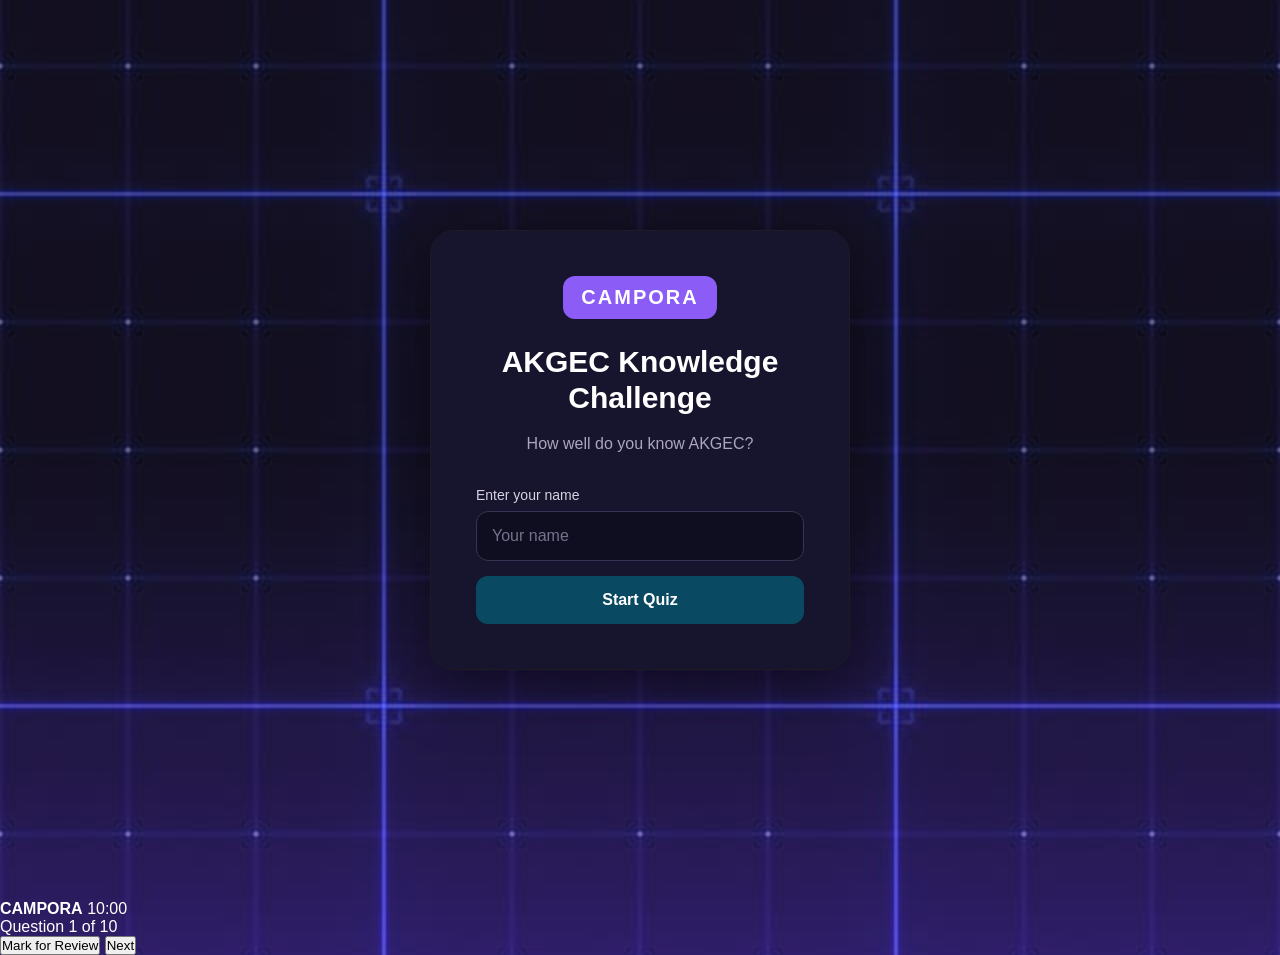
==== TASK-3/index.html @ 257095dc "upddated style.css & script.js" ====
<!DOCTYPE html>
<html lang="en">
<head>
    <meta charset="UTF-8">
    <meta name="viewport" content="width=device-width, initial-scale=1.0">
    <title>CAMPORA | AKGEC Quiz</title>
    <link rel="stylesheet" href="style.css">
</head>

<body>

    <div class="login-container" id="login">
        <div class="login-card">
            <div class="logo">CAMPORA</div>
            <h1>AKGEC Knowledge Challenge</h1>
            <p>How well do you know AKGEC?</p>
            <label for="username">Enter your name</label>
            <input id="username" placeholder="Your name" aria-label="Enter your name">
            <button id="startBtn" tabindex="0">Start Quiz</button>
        </div>
    </div>

    <div class="quiz" id="quiz">
        <nav>
            <b>CAMPORA</b>
            <span id="name"></span>
            <span id="timer">10:00</span>
        </nav>

        <p id="number">Question 1 of 10</p>
        <h2 id="question"></h2>
        <div id="options"></div>

        <button id="review" tabindex="0">Mark for Review</button>
        <button id="next" tabindex="0">Next</button>
    </div>

    <script src="script.js"></script>
</body>
</html>
---- TASK-3/style.css ----
* {
    margin: 0;
    padding: 0;
    box-sizing: border-box;
}

    body {
    font-family: Arial, sans-serif;
    background-image: url("bg.jpeg");
    background-size: cover;
    background-position: center;
    background-repeat: no-repeat;
    background-attachment: fixed;
    color: white;
}

.login-container {
    min-height: 100vh;
    display: flex;
    justify-content: center;
    align-items: center;
    padding: 20px;
}

.login-card {
    width: 420px;
    padding: 45px;
    background: #17142d;
    border: 1px solid #1d1b23;
    border-radius: 24px;
    text-align: center;
    box-shadow: 0 20px 60px rgba(0, 0, 0, 0.4);
}

.logo {
    display: inline-block;
    margin-bottom: 25px;
    padding: 10px 18px;
    border-radius: 12px;
    background: #8b5cf6;
    font-size: 20px;
    font-weight: bold;
    letter-spacing: 2px;
}

.login-card h1 {
    font-size: 30px;
    line-height: 1.2;
    margin-bottom: 15px;
}

.login-card p {
    color: #aaa6bd;
    line-height: 1.6;
    margin-bottom: 30px;
}

.login-card label {
    display: block;
    text-align: left;
    margin-bottom: 8px;
    font-size: 14px;
    color: #d6d2e3;
}
#username {
    width: 100%;
    padding: 15px;
    border: 1px solid #383354;
    border-radius: 12px;
    background: #0f0d20;
    color: white;
    font-size: 16px;
    outline: none;
    margin-bottom: 15px;
}
#username:focus {
    border-color: #1f1510;
}
#username::placeholder {
    color: #77728c;
}
#startBtn {
    width: 100%;
    padding: 15px;
    border: none;
    border-radius: 12px;
    background: #0a4962;
    color: white;
    font-size: 16px;
    font-weight: bold;
    cursor: pointer;
    transition: 0.3s;
}
#startBtn:hover {
    background: #e38716;
    transform: translateY(-2px);
}
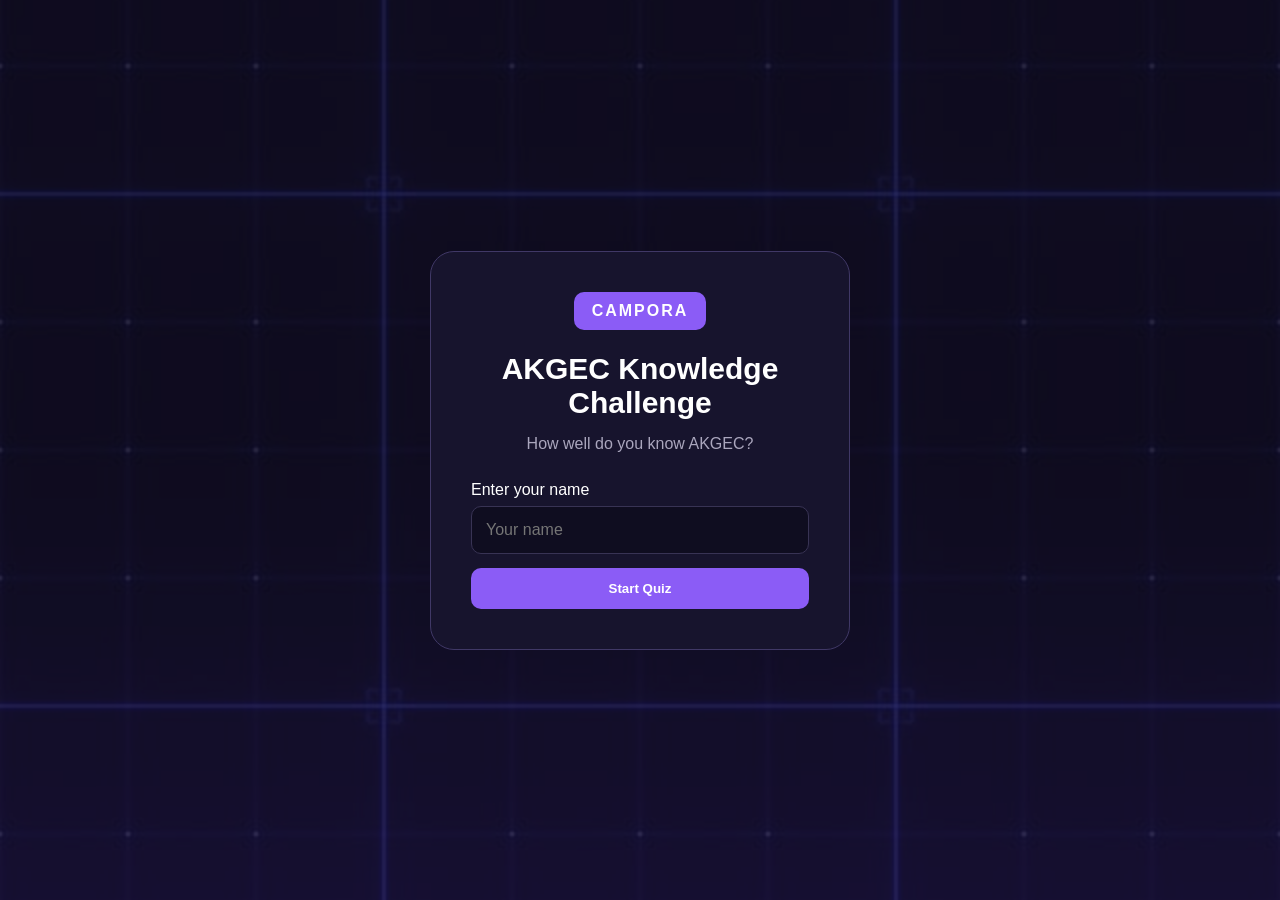
==== commit f729ba17: "added result in index.html" ====
--- a/TASK-3/index.html
+++ b/TASK-3/index.html
@@ -6,10 +6,8 @@
     <title>CAMPORA | AKGEC Quiz</title>
     <link rel="stylesheet" href="style.css">
 </head>
-
 <body>
-
-    <div class="login-container" id="login">
+  <div class="login-container" id="login">
         <div class="login-card">
             <div class="logo">CAMPORA</div>
             <h1>AKGEC Knowledge Challenge</h1>
@@ -19,22 +17,20 @@
             <button id="startBtn" tabindex="0">Start Quiz</button>
         </div>
     </div>
-
-    <div class="quiz" id="quiz">
+  <div class="quiz" id="quiz">
         <nav>
             <b>CAMPORA</b>
             <span id="name"></span>
             <span id="timer">10:00</span>
         </nav>
-
-        <p id="number">Question 1 of 10</p>
+ <p id="number">Question 1 of 10</p>
         <h2 id="question"></h2>
         <div id="options"></div>
 
         <button id="review" tabindex="0">Mark for Review</button>
         <button id="next" tabindex="0">Next</button>
     </div>
-
-    <script src="script.js"></script>
+    <div class="result" id="result"></div>
+ <script src="script.js"></script>
 </body>
 </html>
--- a/TASK-3/style.css
+++ b/TASK-3/style.css
@@ -3,95 +3,110 @@
     padding: 0;
     box-sizing: border-box;
 }
-
-    body {
+body {
     font-family: Arial, sans-serif;
-    background-image: url("bg.jpeg");
-    background-size: cover;
-    background-position: center;
-    background-repeat: no-repeat;
-    background-attachment: fixed;
+    background: url("bg.jpeg") center/cover fixed;
     color: white;
 }
-
 .login-container {
     min-height: 100vh;
     display: flex;
     justify-content: center;
     align-items: center;
+    background: rgba(13, 11, 31, 0.7);
     padding: 20px;
 }
-
 .login-card {
     width: 420px;
-    padding: 45px;
+    padding: 40px;
     background: #17142d;
-    border: 1px solid #1d1b23;
+    border: 1px solid #403866;
     border-radius: 24px;
     text-align: center;
-    box-shadow: 0 20px 60px rgba(0, 0, 0, 0.4);
 }
-
 .logo {
     display: inline-block;
-    margin-bottom: 25px;
+    background: #8b5cf6;
     padding: 10px 18px;
-    border-radius: 12px;
-    background: #8b5cf6;
-    font-size: 20px;
+    border-radius: 10px;
     font-weight: bold;
     letter-spacing: 2px;
+    margin-bottom: 22px;
 }
-
-.login-card h1 {
+h1 {
     font-size: 30px;
-    line-height: 1.2;
-    margin-bottom: 15px;
+    margin-bottom: 12px;
 }
-
 .login-card p {
     color: #aaa6bd;
-    line-height: 1.6;
-    margin-bottom: 30px;
+    line-height: 1.5;
+    margin-bottom: 25px;
 }
-
-.login-card label {
+label {
     display: block;
     text-align: left;
-    margin-bottom: 8px;
-    font-size: 14px;
-    color: #d6d2e3;
+    margin-bottom: 7px;
 }
-#username {
+input {
     width: 100%;
-    padding: 15px;
+    padding: 14px;
+    margin-bottom: 14px;
     border: 1px solid #383354;
-    border-radius: 12px;
+    border-radius: 10px;
     background: #0f0d20;
     color: white;
     font-size: 16px;
-    outline: none;
-    margin-bottom: 15px;
 }
-#username:focus {
-    border-color: #1f1510;
-}
-#username::placeholder {
-    color: #77728c;
+button {
+    padding: 13px 20px;
+    border: none;
+    border-radius: 10px;
+    background: #8b5cf6;
+    color: white;
+    font-weight: bold;
+    cursor: pointer;
 }
 #startBtn {
     width: 100%;
-    padding: 15px;
-    border: none;
-    border-radius: 12px;
-    background: #0a4962;
-    color: white;
-    font-size: 16px;
-    font-weight: bold;
-    cursor: pointer;
-    transition: 0.3s;
 }
-#startBtn:hover {
-    background: #e38716;
-    transform: translateY(-2px);
+button:hover {
+    background: #7c3aed;
+}
+.quiz {
+    display: none;
+    min-height: 100vh;
+    padding: 25px;
+    background: rgba(13, 11, 31, 0.9);
+}
+nav {
+    display: flex;
+    justify-content: space-between;
+    padding: 18px 25px;
+    background: #17142d;
+    border-radius: 15px;
+}
+
+nav b {
+    color: #a78bfa;
+    letter-spacing: 2px;
+}
+#number {
+    margin: 35px 0 15px;
+    color: #aaa6bd;
+}
+#question {
+    margin-bottom: 25px;
+}
+#options {
+    display: grid;
+    gap: 12px;
+    margin-bottom: 25px;
+}
+#options button {
+    width: 100%;
+    background: #211d3b;
+    text-align: left;
+}
+.result { display: none; 
+    min-height: 100vh; 
 }
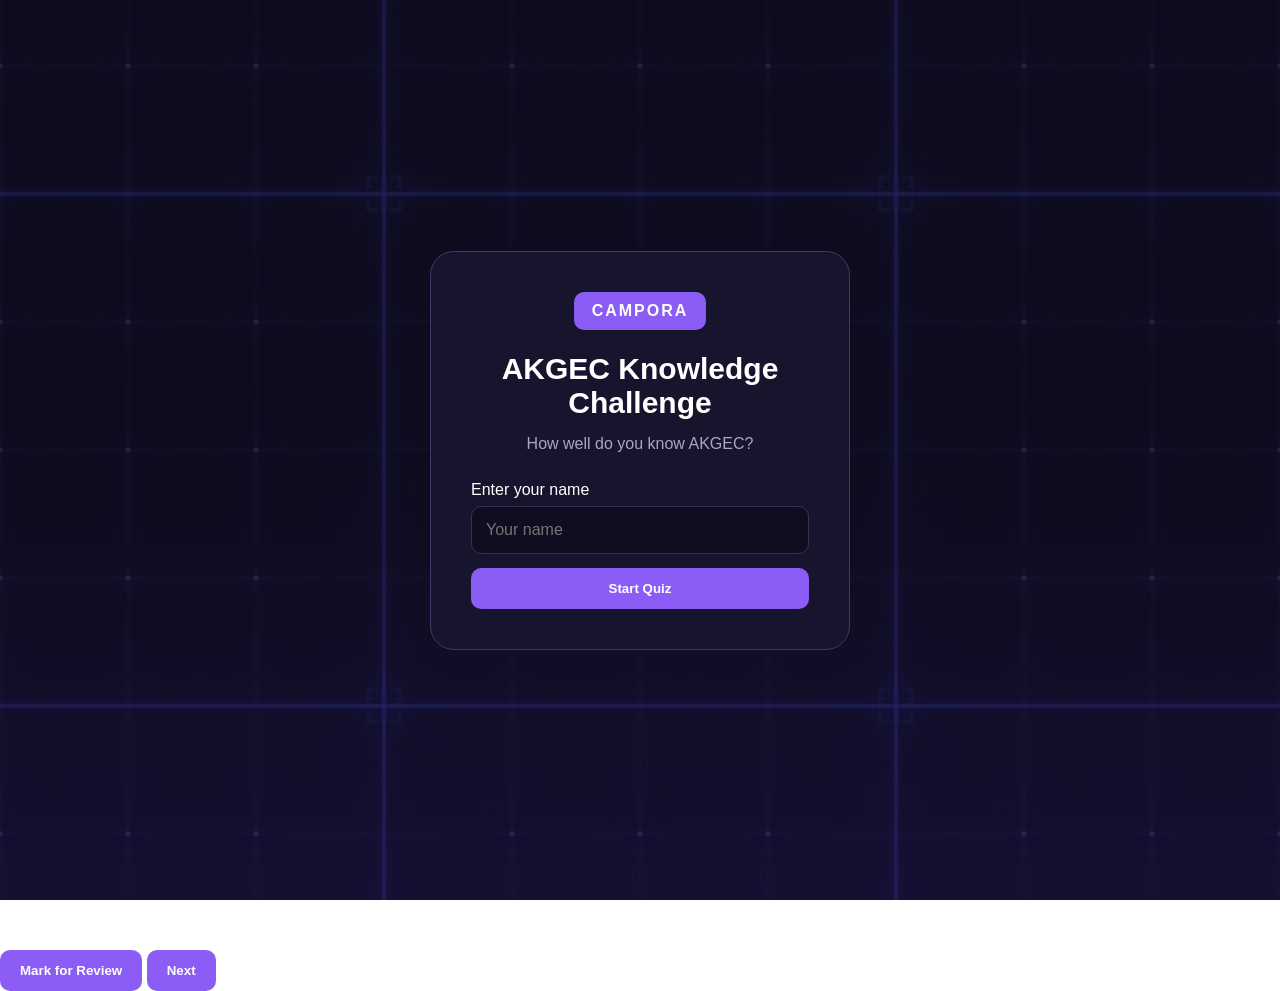
==== commit 85184c7f: "updated index.html" ====
--- a/TASK-3/index.html
+++ b/TASK-3/index.html
@@ -24,13 +24,31 @@
             <span id="timer">10:00</span>
         </nav>
  <p id="number">Question 1 of 10</p>
+ <div class="status-bar">
+  <button id="attempted">Attempted: 0</button>
+    <button id="unattempted">Unattempted: 10</button>
+    <button id="reviewed">Review: 0</button>
+</div>
+</div>
         <h2 id="question"></h2>
         <div id="options"></div>
 
         <button id="review" tabindex="0">Mark for Review</button>
         <button id="next" tabindex="0">Next</button>
     </div>
-    <div class="result" id="result"></div>
+   <div class="result" id="result">
+    <div class="result-card">
+        <h1>Quiz Completed!</h1>
+        <h2 id="finalScore"></h2>
+        <p id="resultMessage"></p>
+  <div class="summary">
+            <p>Correct: <span id="correctCount"></span></p>
+            <p>Incorrect: <span id="incorrectCount"></span></p>
+            <p>Unattempted: <span id="unattemptedCount"></span></p>
+        </div>
+    <button id="reattempt">Reattempt Quiz</button>
+    </div>
+</div>
  <script src="script.js"></script>
 </body>
 </html>
--- a/TASK-3/style.css
+++ b/TASK-3/style.css
@@ -3,11 +3,13 @@
     padding: 0;
     box-sizing: border-box;
 }
+
 body {
     font-family: Arial, sans-serif;
     background: url("bg.jpeg") center/cover fixed;
     color: white;
 }
+
 .login-container {
     min-height: 100vh;
     display: flex;
@@ -16,6 +18,7 @@
     background: rgba(13, 11, 31, 0.7);
     padding: 20px;
 }
+
 .login-card {
     width: 420px;
     padding: 40px;
@@ -24,6 +27,7 @@
     border-radius: 24px;
     text-align: center;
 }
+
 .logo {
     display: inline-block;
     background: #8b5cf6;
@@ -33,20 +37,24 @@
     letter-spacing: 2px;
     margin-bottom: 22px;
 }
+
 h1 {
     font-size: 30px;
     margin-bottom: 12px;
 }
+
 .login-card p {
     color: #aaa6bd;
     line-height: 1.5;
     margin-bottom: 25px;
 }
+
 label {
     display: block;
     text-align: left;
     margin-bottom: 7px;
 }
+
 input {
     width: 100%;
     padding: 14px;
@@ -57,6 +65,7 @@
     color: white;
     font-size: 16px;
 }
+
 button {
     padding: 13px 20px;
     border: none;
@@ -66,18 +75,22 @@
     font-weight: bold;
     cursor: pointer;
 }
+
+button:hover {
+    background: #7c3aed;
+}
+
 #startBtn {
     width: 100%;
 }
-button:hover {
-    background: #7c3aed;
-}
+
 .quiz {
     display: none;
     min-height: 100vh;
     padding: 25px;
     background: rgba(13, 11, 31, 0.9);
 }
+
 nav {
     display: flex;
     justify-content: space-between;
@@ -90,23 +103,82 @@
     color: #a78bfa;
     letter-spacing: 2px;
 }
+
 #number {
     margin: 35px 0 15px;
     color: #aaa6bd;
 }
+
 #question {
     margin-bottom: 25px;
 }
+
 #options {
     display: grid;
     gap: 12px;
     margin-bottom: 25px;
 }
+
 #options button {
     width: 100%;
     background: #211d3b;
     text-align: left;
 }
-.result { display: none; 
-    min-height: 100vh; 
+
+.status-bar {
+    display: flex;
+    gap: 12px;
+    margin-bottom: 25px;
+}
+
+.status-bar button {
+    padding: 8px 14px;
+    border: none;
+    border-radius: 8px;
+    background: #211d3b;
+    font-weight: bold;
+    cursor: pointer;
+}
+
+#attempted {
+    color: #22c55e;
+}
+#unattempted {
+    color: #ef4444;
+}
+#reviewed {
+    color: #a855f7;}
+.result {
+    display: none;
+    min-height: 100vh;
+    padding: 25px;
+    align-items: center;
+    justify-content: center;
+    background: rgba(13, 11, 31, 0.9);}
+.result-card {
+    width: 420px;
+    padding: 40px;
+    background: #17142d;
+    border: 1px solid #403866;
+    border-radius: 24px;
+    text-align: center;}
+.result-card h1 {
+    margin-bottom: 20px;}
+#finalScore {
+    color: #a78bfa;
+    font-size: 40px;
+    margin-bottom: 10px;}
+#resultMessage 
+    color: #aaa6bd;
+    margin-bottom: 25px;}
+.summary {
+    background: #211d3b;
+    padding: 18px;
+    border-radius: 12px;
+    margin-bottom: 25px;}
+.summary p {
+    margin: 10px 0;
+}
+#reattempt {
+    width: 100%;
 }
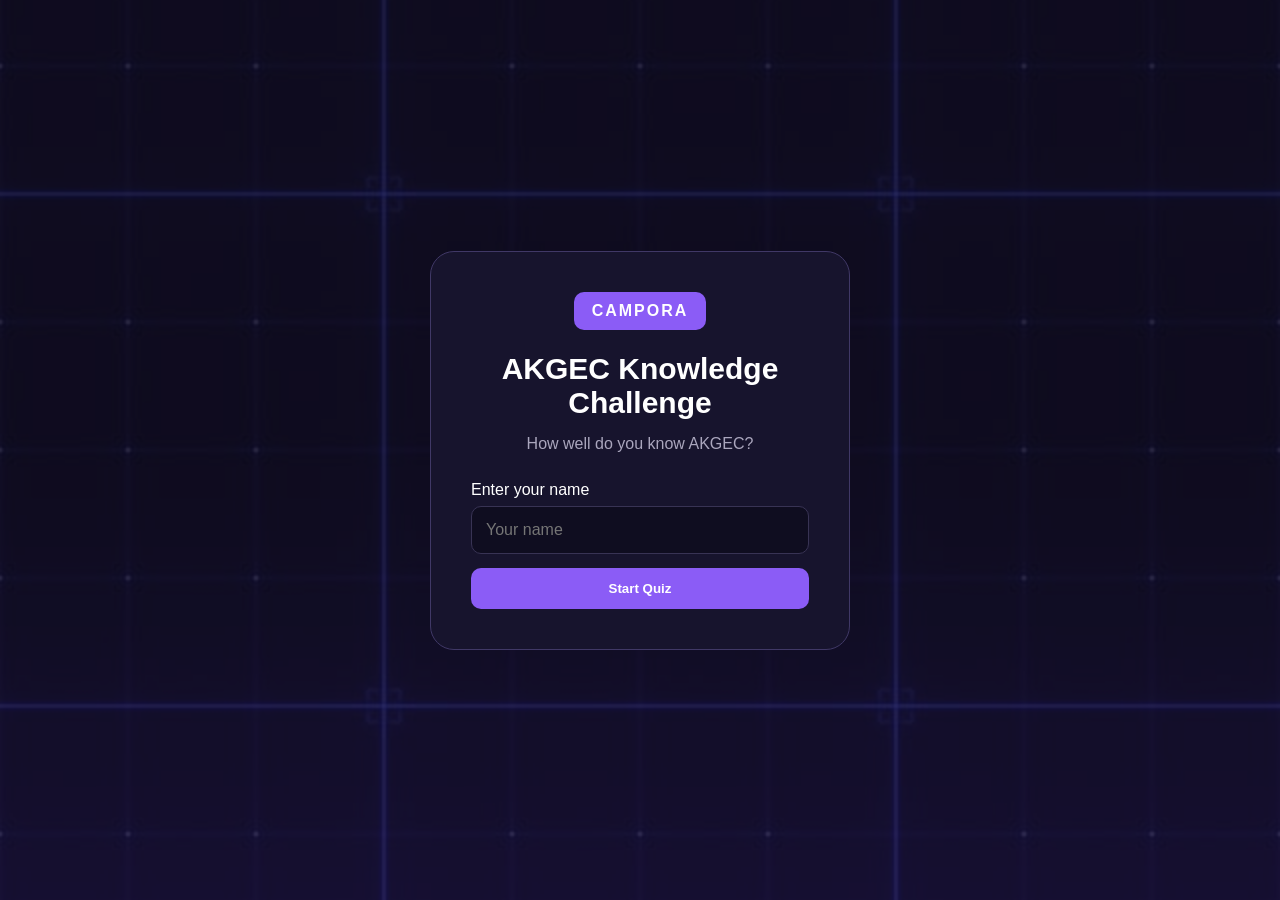
==== commit bc2ddc7a: "updated style.css" ====
--- a/TASK-3/index.html
+++ b/TASK-3/index.html
@@ -7,48 +7,62 @@
     <link rel="stylesheet" href="style.css">
 </head>
 <body>
-  <div class="login-container" id="login">
+
+    <div class="login-container" id="login">
         <div class="login-card">
             <div class="logo">CAMPORA</div>
             <h1>AKGEC Knowledge Challenge</h1>
             <p>How well do you know AKGEC?</p>
+
             <label for="username">Enter your name</label>
             <input id="username" placeholder="Your name" aria-label="Enter your name">
+
             <button id="startBtn" tabindex="0">Start Quiz</button>
         </div>
     </div>
-  <div class="quiz" id="quiz">
+
+    <div class="quiz" id="quiz">
+
         <nav>
             <b>CAMPORA</b>
             <span id="name"></span>
             <span id="timer">10:00</span>
         </nav>
- <p id="number">Question 1 of 10</p>
- <div class="status-bar">
-  <button id="attempted">Attempted: 0</button>
-    <button id="unattempted">Unattempted: 10</button>
-    <button id="reviewed">Review: 0</button>
-</div>
-</div>
+
+        <p id="number">Question 1 of 10</p>
+
+        <div class="status-bar">
+            <button id="attempted">Attempted: 0</button>
+            <button id="unattempted">Unattempted: 10</button>
+            <button id="reviewed">Review: 0</button>
+        </div>
+
         <h2 id="question"></h2>
+
         <div id="options"></div>
 
         <button id="review" tabindex="0">Mark for Review</button>
         <button id="next" tabindex="0">Next</button>
+
     </div>
-   <div class="result" id="result">
-    <div class="result-card">
-        <h1>Quiz Completed!</h1>
-        <h2 id="finalScore"></h2>
-        <p id="resultMessage"></p>
-  <div class="summary">
-            <p>Correct: <span id="correctCount"></span></p>
-            <p>Incorrect: <span id="incorrectCount"></span></p>
-            <p>Unattempted: <span id="unattemptedCount"></span></p>
+
+    <div class="result" id="result">
+        <div class="result-card">
+            <h1>Quiz Completed!</h1>
+            <h2 id="finalScore"></h2>
+            <p id="resultMessage"></p>
+
+            <div class="summary">
+                <p>Correct: <span id="correctCount"></span></p>
+                <p>Incorrect: <span id="incorrectCount"></span></p>
+                <p>Unattempted: <span id="unattemptedCount"></span></p>
+            </div>
+
+            <button id="reattempt">Reattempt Quiz</button>
         </div>
-    <button id="reattempt">Reattempt Quiz</button>
     </div>
-</div>
- <script src="script.js"></script>
+
+    <script src="script.js"></script>
+
 </body>
 </html>
